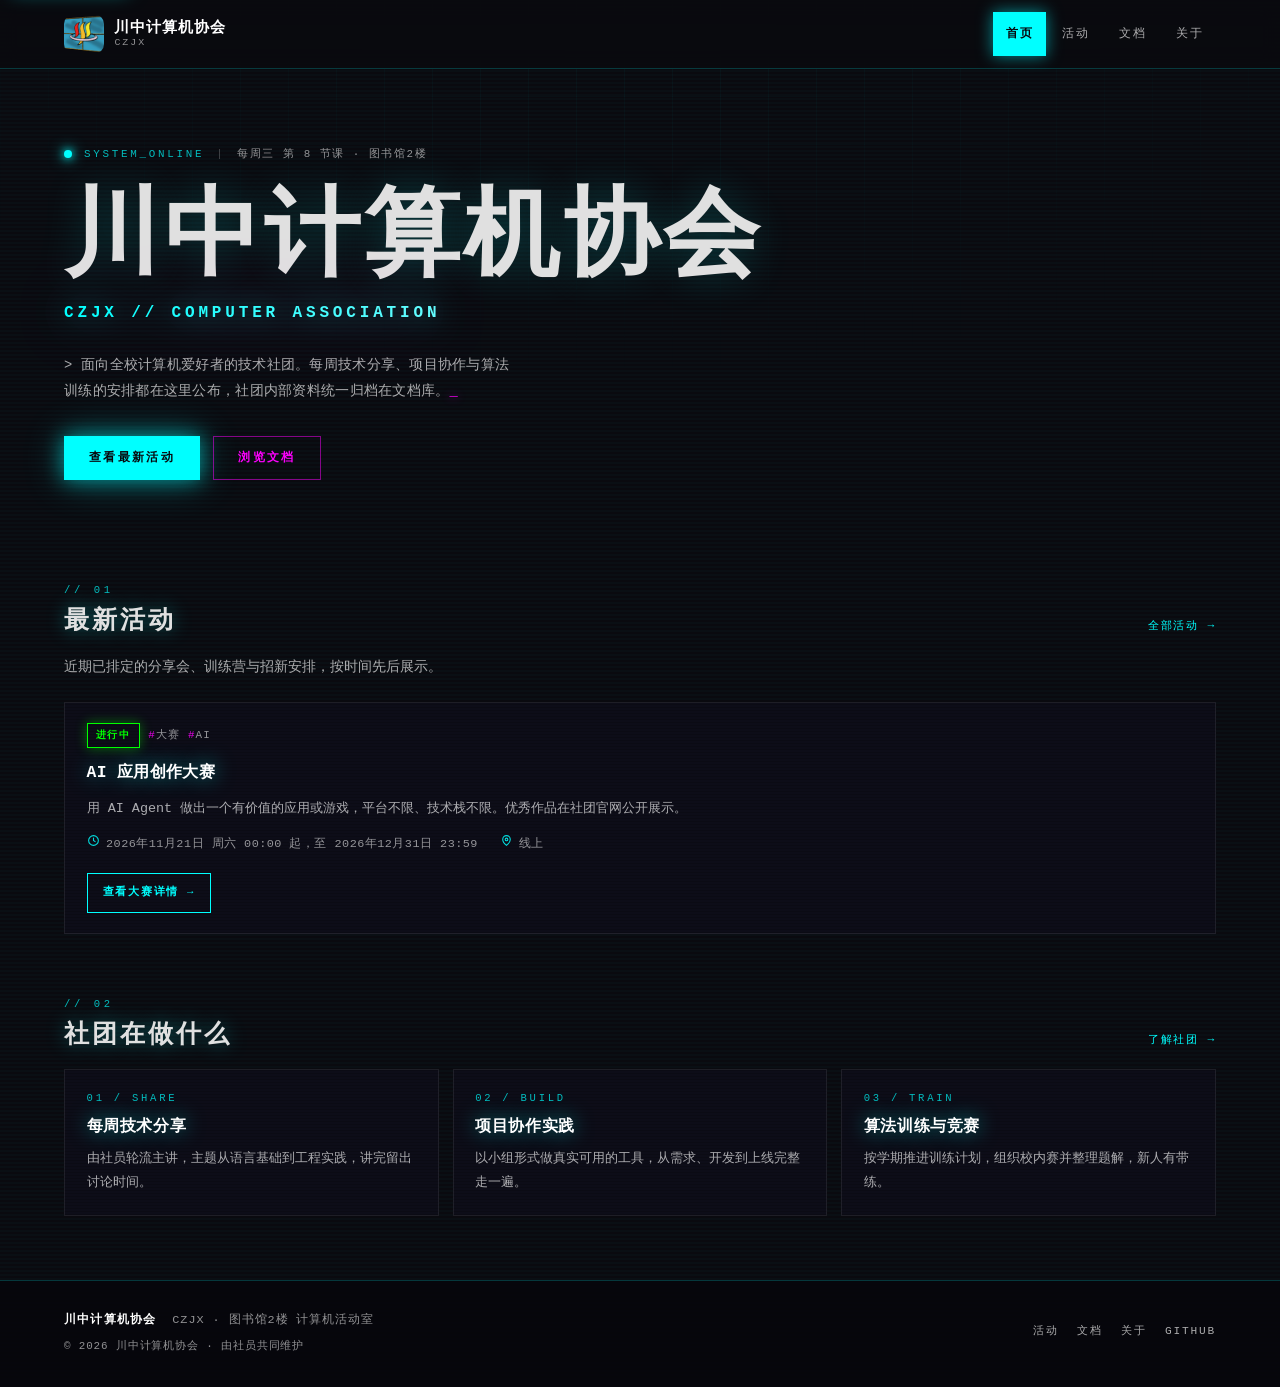
==== index.html @ 07a421b4 "chore: 站点标题统一为「川中计协」 - 首页标题改为「川中计协 · 官网」 - 其余页面标题中的「川中计算机协会」简写为「川中计协」 - 文档页动态标题同步；活动页顺带修掉 og/twitter" ====
<!DOCTYPE html>
<html lang="zh-CN" class="no-js">
<head>
<meta charset="utf-8">
<meta name="viewport" content="width=device-width, initial-scale=1">
<title>川中计协 · 官网</title>
<meta name="description" content="川中计算机协会官网：查看最新社团活动排期、查阅技术文档与内部资料、了解社团方向与加入方式。">
<meta name="theme-color" content="#0a0a0f">
<link rel="icon" href="assets/img/favicon.ico" sizes="any">
<link rel="icon" type="image/png" href="assets/img/logo-96.png">
<link rel="apple-touch-icon" href="assets/img/apple-touch-icon.png">
<link rel="stylesheet" href="assets/css/style.css">
<script>document.documentElement.classList.remove("no-js");</script>
</head>
<body>
<a class="skip-link" href="#main">跳到主要内容</a>

<header class="site-header">
  <div class="container header-inner">
    <a class="brand" href="index.html">
      <span class="brand__mark" aria-hidden="true"><img src="assets/img/logo-96.png" alt="" width="36" height="36"></span>
      <span class="brand__text">
        <span class="brand__name">川中计算机协会</span>
        <span class="brand__sub">CZJX</span>
      </span>
    </a>
    <nav class="nav" aria-label="主导航">
      <a href="index.html" aria-current="page">首页</a>
      <a href="activities.html">活动</a>
      <a href="docs.html">文档</a>
      <a href="about.html">关于</a>
    </nav>
  </div>
</header>

<main id="main" class="container" tabindex="-1">

  <section class="hero" aria-labelledby="hero-title">
    <p class="hero__status">
      <span class="dot" aria-hidden="true"></span>
      <span>SYSTEM_ONLINE</span>
      <span class="hero__sep" aria-hidden="true">|</span>
      <span class="hero__dim">每周三 第 8 节课 · 图书馆2楼</span>
    </p>
    <h1 class="hero__title" id="hero-title">川中计算机协会</h1>
    <p class="hero__sub">CZJX // COMPUTER ASSOCIATION</p>
    <p class="hero__lede">&gt; 面向全校计算机爱好者的技术社团。每周技术分享、项目协作与算法训练的安排都在这里公布，社团内部资料统一归档在文档库。<span class="cursor" aria-hidden="true">_</span></p>
    <div class="hero__actions">
      <a class="btn btn--primary" href="activities.html">查看最新活动</a>
      <a class="btn btn--ghost" href="docs.html">浏览文档</a>
    </div>
  </section>

  <section class="section" aria-labelledby="latest-title">
    <div class="section__head">
      <h2 class="section__title" id="latest-title">最新活动</h2>
      <a class="section__link" href="activities.html">全部活动 →</a>
    </div>
    <p class="lede">近期已排定的分享会、训练营与招新安排，按时间先后展示。</p>
    <div data-activity-feed data-limit="3" data-heading="h3" data-details="false" aria-busy="true">
      <div class="state state--loading" role="status">
        <p>正在载入活动排期…</p>
      </div>
      <noscript>
        <div class="state state--empty">
          <p>活动排期需要启用 JavaScript 才能载入。完整排期也可从社团群公告获取。</p>
        </div>
      </noscript>
    </div>
  </section>

  <section class="section" aria-labelledby="pillars-title">
    <div class="section__head">
      <h2 class="section__title" id="pillars-title">社团在做什么</h2>
      <a class="section__link" href="about.html">了解社团 →</a>
    </div>
    <div class="pillars">
      <article class="card pillar">
        <p class="pillar__index">01 / SHARE</p>
        <h3 class="pillar__title">每周技术分享</h3>
        <p class="pillar__text">由社员轮流主讲，主题从语言基础到工程实践，讲完留出讨论时间。</p>
      </article>
      <article class="card pillar">
        <p class="pillar__index">02 / BUILD</p>
        <h3 class="pillar__title">项目协作实践</h3>
        <p class="pillar__text">以小组形式做真实可用的工具，从需求、开发到上线完整走一遍。</p>
      </article>
      <article class="card pillar">
        <p class="pillar__index">03 / TRAIN</p>
        <h3 class="pillar__title">算法训练与竞赛</h3>
        <p class="pillar__text">按学期推进训练计划，组织校内赛并整理题解，新人有带练。</p>
      </article>
    </div>
  </section>

</main>

<footer class="site-footer">
  <div class="container footer-inner">
    <div>
      <div class="footer-brand">
        <strong>川中计算机协会</strong>
        <span>CZJX · 图书馆2楼 计算机活动室</span>
      </div>
      <p class="footer-note">© 2026 川中计算机协会 · 由社员共同维护</p>
    </div>
    <ul class="footer-links">
      <li><a href="activities.html">活动</a></li>
      <li><a href="docs.html">文档</a></li>
      <li><a href="about.html">关于</a></li>
      <li><a href="https://github.com/chuanzhong-jixie/CZJX-Website" target="_blank" rel="noopener noreferrer">GitHub</a></li>
    </ul>
  </div>
</footer>

<script src="assets/js/app.js" defer></script>
<script src="assets/js/activities.js" defer></script>
</body>
</html>
---- assets/css/style.css ----
/* ==========================================================================
   CZJX · 川中计算机协会
   主题：cyberpunk-neon（对齐 StyleKit 风格包 + showcase 参考）
   纯色霓虹 #00ffff / #ff00ff，面板内置扫描线，四角准星 HUD，等宽字体
   ========================================================================== */

:root {
  /* 底色 */
  --bg: #0a0a0f;
  --bg-panel: #0d0d18;
  --bg-deep: #07070c;

  /* 霓虹 */
  --cyan: #00ffff;
  --magenta: #ff00ff;
  --green: #00ff00;

  /* 文字 */
  --text: #e0e0e0;
  --text-strong: #ffffff;
  --dim: rgba(255, 255, 255, 0.66);
  --faint: rgba(255, 255, 255, 0.56);
  --cyan-dim: rgba(0, 255, 255, 0.72);

  /* 线 */
  --line: rgba(255, 255, 255, 0.08);
  --line-cyan: rgba(0, 255, 255, 0.2);
  --line-cyan-strong: rgba(0, 255, 255, 0.45);

  /* 发光 */
  --glow-sm: 0 0 10px rgba(0, 255, 255, 0.3);
  --glow-md: 0 0 20px rgba(0, 255, 255, 0.5);
  --glow-lg: 0 0 30px rgba(0, 255, 255, 0.7);

  /* 圆角：风格包上限 rounded-lg(8px)，showcase 走硬边，取 2px */
  --radius: 2px;

  --font: ui-monospace, "Cascadia Mono", "SFMono-Regular", Menlo, Consolas,
    "Liberation Mono", "PingFang SC", "Microsoft YaHei", monospace;

  --gutter: clamp(1rem, 4vw, 2rem);
  --header-h: 3.75rem;

  /* showcase 面板内扫描线 */
  --scanlines: repeating-linear-gradient(
    0deg,
    rgba(0, 0, 0, 0.18) 0 1px,
    transparent 1px 3px
  );
}

*,
*::before,
*::after {
  box-sizing: border-box;
}

html {
  -webkit-text-size-adjust: 100%;
  scroll-behavior: smooth;
  scroll-padding-top: calc(var(--header-h) + 1rem);
}

body {
  display: flex;
  flex-direction: column;
  min-height: 100vh;
  margin: 0;
  background-color: var(--bg);
  /* 风格包原配方：4px 周期青色扫描线 + scan-drift 漂移 */
  background-image: linear-gradient(
    transparent 50%,
    rgba(0, 255, 255, 0.02) 50%
  );
  background-size: 100% 4px;
  animation: scan-drift 6s linear infinite;
  color: var(--text);
  font-family: var(--font);
  font-size: 1rem;
  line-height: 1.7;
  -webkit-font-smoothing: antialiased;
}

@keyframes scan-drift {
  from {
    background-position: 0 0;
  }
  to {
    background-position: 0 100px;
  }
}

::selection {
  background: var(--cyan);
  color: var(--bg-deep);
}

/* 顶部网格光晕，只做氛围 */
body::before {
  content: "";
  position: fixed;
  inset: 0;
  z-index: -1;
  background-image: linear-gradient(rgba(0, 255, 255, 0.04) 1px, transparent 1px),
    linear-gradient(90deg, rgba(0, 255, 255, 0.04) 1px, transparent 1px);
  background-size: 48px 48px;
  -webkit-mask-image: radial-gradient(
    ellipse 85% 55% at 50% 0%,
    #000 0%,
    transparent 78%
  );
  mask-image: radial-gradient(
    ellipse 85% 55% at 50% 0%,
    #000 0%,
    transparent 78%
  );
  pointer-events: none;
}

h1,
h2,
h3 {
  text-shadow: 0 0 20px rgba(0, 255, 255, 0.5);
}

/* -------------------------------- 布局 ---------------------------------- */

.container {
  width: min(72rem, 100% - (var(--gutter) * 2));
  margin-inline: auto;
}

main {
  display: block;
  flex: 1 0 auto;
  padding-block: clamp(1.75rem, 5vw, 3rem) clamp(2.5rem, 7vw, 4rem);
  counter-reset: sec;
}

.skip-link {
  position: absolute;
  left: 0.75rem;
  top: 0.75rem;
  z-index: 70;
  transform: translateY(-150%);
  background: var(--bg-deep);
  border: 1px solid var(--cyan);
  color: var(--cyan);
  padding: 0.6rem 1rem;
  font-size: 0.78rem;
  letter-spacing: 0.14em;
  text-decoration: none;
  box-shadow: var(--glow-md);
}

.skip-link:focus {
  transform: translateY(0);
}

.sr-only {
  position: absolute;
  width: 1px;
  height: 1px;
  padding: 0;
  margin: -1px;
  overflow: hidden;
  clip: rect(0, 0, 0, 0);
  white-space: nowrap;
  border: 0;
}

/* -------------------------------- 页头 ---------------------------------- */

.site-header {
  position: sticky;
  top: 0;
  z-index: 40;
  background: rgba(10, 10, 15, 0.92);
  -webkit-backdrop-filter: blur(10px);
  backdrop-filter: blur(10px);
  border-bottom: 1px solid var(--line-cyan);
}

.header-inner {
  min-height: var(--header-h);
  display: flex;
  flex-wrap: wrap;
  align-items: center;
  justify-content: space-between;
  gap: 0.25rem 1rem;
  padding-block: 0.4rem;
}

.brand {
  display: inline-flex;
  align-items: center;
  gap: 0.65rem;
  min-height: 2.75rem;
  text-decoration: none;
  color: var(--text);
}

.brand__mark {
  display: grid;
  place-items: center;
  width: 2.5rem;
  height: 2.5rem;
  border-radius: 10px;
  overflow: hidden;
}

.brand__mark img {
  display: block;
  width: 100%;
  height: 100%;
  object-fit: contain;
}

.brand__text {
  display: flex;
  flex-direction: column;
  line-height: 1.2;
}

.brand__name {
  font-size: 0.94rem;
  font-weight: 700;
  letter-spacing: 0.06em;
  color: var(--text-strong);
}

.brand__sub {
  font-size: 0.62rem;
  letter-spacing: 0.2em;
  color: var(--faint);
  text-transform: uppercase;
}

.nav {
  display: flex;
  flex-wrap: wrap;
  align-items: center;
  gap: 0.25rem;
}

.nav a {
  display: inline-flex;
  align-items: center;
  min-height: 2.75rem;
  padding: 0 0.7rem;
  border: 1px solid transparent;
  color: var(--dim);
  font-size: 0.74rem;
  letter-spacing: 0.18em;
  text-transform: uppercase;
  text-decoration: none;
  transition: color 0.1s linear, border-color 0.1s linear,
    background-color 0.1s linear, box-shadow 0.1s linear;
}

.nav a:hover {
  color: var(--cyan);
  border-color: var(--line-cyan);
  background: rgba(0, 255, 255, 0.07);
}

.nav a[aria-current="page"] {
  background: var(--cyan);
  border-color: var(--cyan);
  color: var(--bg-deep);
  font-weight: 700;
  box-shadow: 0 0 16px rgba(0, 255, 255, 0.55);
  text-shadow: none;
}

/* -------------------------------- 焦点 ---------------------------------- */

:focus-visible {
  outline: 2px solid var(--cyan);
  outline-offset: 2px;
  box-shadow: 0 0 0 4px rgba(0, 255, 255, 0.16), var(--glow-sm);
}

/* -------------------------------- 主视觉 -------------------------------- */

/* 主视觉不套面板：showcase 的 hero 是开放式区块，四角准星只属于 HUD 指标块 */
.hero {
  position: relative;
  padding: clamp(0.75rem, 2.5vw, 1.75rem) 0 clamp(1.5rem, 4vw, 2.5rem);
}

.hero__status {
  display: flex;
  flex-wrap: wrap;
  align-items: center;
  gap: 0.5rem 0.75rem;
  margin: 0 0 1.75rem;
  font-size: 0.68rem;
  letter-spacing: 0.25em;
  text-transform: uppercase;
  color: var(--cyan-dim);
}

.hero__sep {
  color: rgba(255, 255, 255, 0.24);
}

.hero__dim {
  color: var(--faint);
  letter-spacing: 0.14em;
  text-transform: none;
}

.dot {
  display: inline-block;
  width: 8px;
  height: 8px;
  border-radius: 50%;
  background: var(--cyan);
  box-shadow: 0 0 8px var(--cyan), 0 0 16px var(--cyan);
  animation: neon-pulse 2s ease-in-out infinite;
}

@keyframes neon-pulse {
  0%,
  100% {
    opacity: 1;
  }
  50% {
    opacity: 0.7;
  }
}

.hero__title {
  margin: 0;
  font-size: clamp(2rem, 8.6vw, 6rem);
  font-weight: 900;
  line-height: 1.04;
  letter-spacing: 0.04em;
  color: var(--text);
  text-shadow: 0 0 40px rgba(0, 255, 255, 0.2);
}

/* 风格包里保留的渐变文字：青 → 品红，透明填充必须靠 drop-shadow 补发光 */
.hero__sub {
  margin: 0.55rem 0 0;
  font-size: clamp(0.7rem, 2.1vw, 1rem);
  font-weight: 900;
  letter-spacing: 0.24em;
  text-transform: uppercase;
  background-image: linear-gradient(90deg, #00ffff 0%, #8bfbff 45%, #ff00ff 100%);
  -webkit-background-clip: text;
  background-clip: text;
  color: transparent;
  -webkit-text-fill-color: transparent;
  filter: drop-shadow(0 0 14px rgba(0, 255, 255, 0.55))
    drop-shadow(0 0 34px rgba(255, 0, 255, 0.35));
}

.hero__lede {
  margin: 1.6rem 0 0;
  max-width: 54ch;
  font-size: 0.86rem;
  line-height: 1.9;
  letter-spacing: 0.02em;
  color: var(--dim);
}

.cursor {
  color: var(--magenta);
  text-shadow: 0 0 10px var(--magenta);
  animation: cursor-blink 1.05s steps(1) infinite;
}

@keyframes cursor-blink {
  0%,
  49% {
    opacity: 1;
  }
  50%,
  100% {
    opacity: 0;
  }
}

.hero__actions {
  display: flex;
  flex-wrap: wrap;
  gap: 0.85rem;
  margin-top: 1.9rem;
}

/* -------------------------------- 按钮 ---------------------------------- */

.btn {
  display: inline-flex;
  align-items: center;
  justify-content: center;
  gap: 0.5rem;
  min-height: 2.75rem;
  padding: 0.7rem 1.5rem;
  border: 1px solid var(--cyan);
  background: transparent;
  color: var(--cyan);
  font-family: var(--font);
  font-size: 0.72rem;
  font-weight: 700;
  letter-spacing: 0.2em;
  text-transform: uppercase;
  text-decoration: none;
  cursor: pointer;
  transition: box-shadow 0.1s linear, background-color 0.1s linear,
    color 0.1s linear, border-color 0.1s linear, transform 0.1s linear;
}

.btn:hover,
.btn:focus-visible {
  box-shadow: 0 0 30px rgba(0, 255, 255, 0.7);
  background: rgba(0, 255, 255, 0.12);
  color: #d6ffff;
}

/* showcase 的按压错位 */
.btn:active {
  transform: translate(2px, -1px);
}

.btn--primary {
  background: var(--cyan);
  border-color: var(--cyan);
  color: var(--bg-deep);
  box-shadow: 0 0 20px rgba(0, 255, 255, 0.5), 0 0 40px rgba(0, 255, 255, 0.3);
}

.btn--primary:hover,
.btn--primary:focus-visible {
  background: #7cffff;
  border-color: #7cffff;
  color: var(--bg-deep);
  box-shadow: 0 0 30px rgba(0, 255, 255, 0.75), 0 0 60px rgba(0, 255, 255, 0.45);
}

.btn--ghost {
  border-color: rgba(255, 0, 255, 0.5);
  color: var(--magenta);
}

.btn--ghost:hover,
.btn--ghost:focus-visible {
  border-color: var(--magenta);
  background: rgba(255, 0, 255, 0.09);
  color: #ff9dff;
  box-shadow: 0 0 20px rgba(255, 0, 255, 0.35);
}

.btn--sm {
  min-height: 2.5rem;
  padding: 0.45rem 0.95rem;
  font-size: 0.66rem;
  letter-spacing: 0.16em;
}

/* -------------------------------- 区块 ---------------------------------- */

.section {
  counter-increment: sec;
  margin-top: clamp(2.5rem, 6vw, 4rem);
}

.section__head {
  display: flex;
  flex-wrap: wrap;
  align-items: flex-end;
  justify-content: space-between;
  gap: 0.5rem 1rem;
  margin-bottom: 1.1rem;
}

.section__title {
  margin: 0;
  font-size: clamp(1.15rem, 2.8vw, 1.55rem);
  font-weight: 900;
  line-height: 1.3;
  letter-spacing: 0.12em;
  color: var(--text);
  text-shadow: 0 0 20px rgba(0, 255, 255, 0.35);
}

/* 区块编号：// 01 */
.section__title::before {
  display: block;
  margin-bottom: 0.5rem;
  content: "// " counter(sec, decimal-leading-zero);
  font-size: 0.66rem;
  font-weight: 400;
  letter-spacing: 0.34em;
  color: var(--cyan-dim);
  text-shadow: none;
}

.section__link {
  display: inline-flex;
  align-items: center;
  min-height: 1.75rem;
  padding-block: 0.2rem;
  margin-block: -0.2rem;
  font-size: 0.7rem;
  letter-spacing: 0.16em;
  text-transform: uppercase;
  color: var(--cyan);
  text-decoration: none;
  border-bottom: 1px solid transparent;
  transition: border-color 0.1s linear, text-shadow 0.1s linear;
}

.section__link:hover,
.section__link:focus-visible {
  border-bottom-color: var(--cyan);
  text-shadow: 0 0 10px currentColor;
}

.lede {
  margin: 0 0 1.35rem;
  max-width: 62ch;
  font-size: 0.86rem;
  line-height: 1.85;
  color: var(--dim);
}

.stamp {
  margin: 0;
  min-height: 1.15rem;
  font-size: 0.7rem;
  letter-spacing: 0.12em;
  color: var(--faint);
}

/* 未启用 JS 时不显示永远停在 loading 的占位 */
.no-js .state--loading {
  display: none;
}

/* -------------------------------- 面板 ---------------------------------- */

.card {
  position: relative;
  display: block;
  padding: 1.25rem 1.35rem;
  border: 1px solid var(--line);
  background-color: var(--bg-panel);
  background-image: var(--scanlines);
  color: inherit;
  text-decoration: none;
  transition: border-color 0.15s linear, box-shadow 0.15s linear;
}

.card:hover,
.card:focus-visible,
.card:focus-within {
  border-color: var(--line-cyan-strong);
  background-image: linear-gradient(
      135deg,
      rgba(0, 255, 255, 0.07),
      transparent 60%
    ),
    var(--scanlines);
  box-shadow: 0 0 25px rgba(0, 255, 255, 0.35);
}

/* 活动卡 */
.activity-list {
  display: grid;
  gap: 0.85rem;
  margin: 0;
  padding: 0;
  list-style: none;
}

.activity {
  display: grid;
  gap: 0.8rem;
}

.activity__top {
  display: flex;
  flex-wrap: wrap;
  align-items: center;
  gap: 0.5rem;
}

.activity__title {
  margin: 0;
  font-size: 1.02rem;
  font-weight: 700;
  line-height: 1.45;
  letter-spacing: 0.02em;
  color: var(--text-strong);
}

.activity__summary {
  margin: 0;
  font-size: 0.84rem;
  line-height: 1.8;
  color: var(--dim);
}

.activity__meta {
  display: flex;
  flex-wrap: wrap;
  gap: 0.4rem 1.35rem;
  margin: 0;
  padding: 0;
  list-style: none;
  font-size: 0.74rem;
  letter-spacing: 0.04em;
  color: var(--faint);
}

.activity__meta li {
  display: inline-flex;
  align-items: center;
  gap: 0.4rem;
}

.activity__meta svg {
  flex: none;
  color: var(--cyan);
  opacity: 0.85;
}

.activity__details {
  display: grid;
  gap: 0.3rem;
  margin: 0;
  padding-top: 0.8rem;
  border-top: 1px dashed rgba(0, 255, 255, 0.16);
  list-style: none;
  font-size: 0.8rem;
  line-height: 1.7;
  color: var(--dim);
}

.activity__details li {
  position: relative;
  padding-left: 1rem;
}

.activity__details li::before {
  content: "";
  position: absolute;
  left: 0;
  top: 0.62em;
  width: 4px;
  height: 4px;
  background: var(--cyan);
  box-shadow: 0 0 8px rgba(0, 255, 255, 0.9);
}

/* 活动详情入口：卡片是 grid，按钮不撑满整行 */
.activity__cta {
  justify-self: start;
  margin-top: 0.35rem;
}

/* 已结束：去强调，不再是可执行的下一步 */
.activity--ended .activity__title {
  color: rgba(255, 255, 255, 0.64);
}

.activity--ended .activity__summary,
.activity--ended .activity__details {
  color: var(--faint);
}

.activity--ended .activity__details li::before {
  background: rgba(255, 255, 255, 0.35);
  box-shadow: none;
}

/* -------------------------------- 徽章 ---------------------------------- */

.badge {
  display: inline-flex;
  align-items: center;
  gap: 0.35rem;
  padding: 0.1rem 0.5rem;
  border: 1px solid currentColor;
  font-size: 0.64rem;
  font-weight: 700;
  letter-spacing: 0.18em;
  line-height: 1.9;
  text-transform: uppercase;
  white-space: nowrap;
}

.badge--upcoming {
  color: var(--cyan);
  box-shadow: 0 0 12px rgba(0, 255, 255, 0.35);
}

.badge--ongoing {
  color: var(--green);
  box-shadow: 0 0 12px rgba(0, 255, 0, 0.4);
}

.badge--ended {
  color: rgba(255, 255, 255, 0.56);
  border-color: rgba(255, 255, 255, 0.28);
}

.tag {
  font-size: 0.68rem;
  letter-spacing: 0.1em;
  color: var(--faint);
}

.tag::before {
  content: "#";
  color: var(--magenta);
  opacity: 0.9;
}

/* -------------------------------- 三栏概览 ------------------------------ */

.pillars {
  display: grid;
  grid-template-columns: 1fr;
  gap: 0.85rem;
}

.pillar {
  display: grid;
  gap: 0.4rem;
  align-content: start;
}

.pillar__index {
  margin: 0;
  font-size: 0.66rem;
  letter-spacing: 0.26em;
  color: var(--cyan-dim);
}

.pillar__title {
  margin: 0;
  font-size: 0.98rem;
  font-weight: 700;
  letter-spacing: 0.04em;
  color: var(--text-strong);
}

.pillar__text {
  margin: 0;
  font-size: 0.82rem;
  line-height: 1.8;
  color: var(--dim);
}

/* -------------------------------- 文档库 -------------------------------- */

.doc-groups {
  display: grid;
  gap: 2rem;
}

.doc-group__head {
  display: flex;
  flex-wrap: wrap;
  align-items: baseline;
  gap: 0.75rem;
  margin-bottom: 0.85rem;
  padding-bottom: 0.6rem;
  border-bottom: 1px solid var(--line-cyan);
}

.doc-group__title {
  margin: 0;
  font-size: 0.92rem;
  font-weight: 900;
  letter-spacing: 0.14em;
  color: var(--text);
  text-shadow: 0 0 20px rgba(0, 255, 255, 0.3);
}

.doc-group__count {
  font-size: 0.68rem;
  letter-spacing: 0.12em;
  color: var(--faint);
}

.doc-list {
  display: grid;
  gap: 0.6rem;
  margin: 0;
  padding: 0;
  list-style: none;
}

.doc-item {
  display: grid;
  grid-template-columns: 1fr;
  align-items: center;
  gap: 0.5rem 1rem;
}

.doc-item__main {
  display: grid;
  gap: 0.2rem;
  min-width: 0;
}

.doc-item__title {
  margin: 0;
  font-size: 0.94rem;
  font-weight: 700;
  letter-spacing: 0.02em;
  color: var(--text-strong);
}

.doc-item__summary {
  font-size: 0.8rem;
  line-height: 1.7;
  color: var(--dim);
}

.doc-item__side {
  display: flex;
  align-items: center;
  justify-content: space-between;
  gap: 1rem;
  font-size: 0.7rem;
  letter-spacing: 0.08em;
  color: var(--faint);
}

.doc-item__go {
  color: var(--cyan);
  white-space: nowrap;
  letter-spacing: 0.16em;
  text-transform: uppercase;
}

.doc-item--pending {
  border-style: dashed;
  border-color: rgba(255, 255, 255, 0.14);
  background-color: rgba(13, 13, 24, 0.55);
}

.doc-item--pending .doc-item__title {
  color: rgba(255, 255, 255, 0.62);
}

.doc-item--pending .doc-item__go {
  color: var(--faint);
}

/* -------------------------------- 状态区 -------------------------------- */

.state {
  display: grid;
  justify-items: start;
  gap: 0.7rem;
  padding: 1.35rem 1.25rem;
  border: 1px dashed var(--line-cyan);
  background-color: rgba(13, 13, 24, 0.7);
  background-image: var(--scanlines);
  font-size: 0.84rem;
  color: var(--dim);
}

.state p {
  margin: 0;
}

.state--loading {
  border-style: solid;
}

.state--loading::before {
  content: "";
  width: 100%;
  height: 2px;
  background: linear-gradient(
    90deg,
    transparent,
    rgba(0, 255, 255, 0.9),
    transparent
  );
  background-size: 45% 100%;
  background-repeat: no-repeat;
  animation: loading-sweep 1.5s ease-in-out infinite;
  box-shadow: 0 0 12px rgba(0, 255, 255, 0.6);
}

@keyframes loading-sweep {
  0% {
    background-position: -50% 0;
  }
  100% {
    background-position: 150% 0;
  }
}

.state--empty {
  border-color: rgba(255, 255, 255, 0.16);
  color: var(--faint);
}

.state--error {
  border-style: solid;
  border-color: rgba(255, 102, 102, 0.7);
  background-color: rgba(48, 8, 14, 0.35);
  color: #ffd9d9;
  box-shadow: 0 0 20px rgba(255, 60, 60, 0.22);
}

.state--error .state__title {
  font-size: 0.72rem;
  font-weight: 700;
  letter-spacing: 0.2em;
  text-transform: uppercase;
  color: #ff8080;
  text-shadow: 0 0 10px rgba(255, 80, 80, 0.7);
}

.state__detail {
  font-size: 0.74rem;
  color: rgba(255, 217, 217, 0.78);
  word-break: break-word;
}

/* -------------------------------- 页面标题 ------------------------------ */

.page-head {
  margin-bottom: 1.5rem;
}

.eyebrow {
  margin: 0 0 0.6rem;
  font-size: 0.66rem;
  letter-spacing: 0.34em;
  text-transform: uppercase;
  color: var(--cyan-dim);
}

.page-title {
  margin: 0.2rem 0 0;
  font-size: clamp(1.7rem, 4.6vw, 2.7rem);
  font-weight: 900;
  line-height: 1.16;
  letter-spacing: 0.05em;
  color: var(--text);
  text-shadow: 0 0 40px rgba(0, 255, 255, 0.22);
}

.page-title::after {
  content: "";
  display: block;
  width: 3.5rem;
  height: 2px;
  margin-top: 0.9rem;
  background: var(--cyan);
  box-shadow: 0 0 14px rgba(0, 255, 255, 0.8);
}

.page-head .lede {
  margin-top: 1.15rem;
}

.page-meta {
  display: flex;
  flex-wrap: wrap;
  gap: 0.4rem 1.25rem;
  margin: 1rem 0 0;
  padding: 0;
  list-style: none;
  font-size: 0.72rem;
  letter-spacing: 0.06em;
  color: var(--faint);
}

.crumbs {
  display: flex;
  flex-wrap: wrap;
  align-items: center;
  gap: 0.45rem;
  margin: 0 0 1.1rem;
  padding: 0;
  list-style: none;
  font-size: 0.7rem;
  letter-spacing: 0.08em;
  color: var(--faint);
}

.crumbs li {
  display: inline-flex;
  align-items: center;
  gap: 0.45rem;
}

.crumbs a {
  display: inline-flex;
  align-items: center;
  min-height: 1.75rem;
  padding-block: 0.2rem;
  margin-block: -0.2rem;
  color: var(--cyan);
  text-decoration: none;
  border-bottom: 1px solid transparent;
}

.crumbs a:hover,
.crumbs a:focus-visible {
  border-bottom-color: var(--cyan);
}

.crumbs li + li::before {
  content: "/";
  color: rgba(0, 255, 255, 0.4);
}

.doc-shell {
  padding: clamp(1.25rem, 3.5vw, 2.4rem);
  border: 1px solid var(--line-cyan);
  background-color: var(--bg-panel);
  background-image: var(--scanlines);
  box-shadow: inset 0 0 80px rgba(0, 255, 255, 0.04);
}

/* -------------------------------- 正文排版 ------------------------------ */

.prose {
  max-width: 46rem;
  font-size: 0.92rem;
  line-height: 1.9;
  color: var(--text);
}

.prose > * + * {
  margin-top: 1rem;
}

.prose h2,
.prose h3 {
  margin-top: 2rem;
  line-height: 1.4;
  color: var(--text-strong);
  text-shadow: 0 0 20px rgba(0, 255, 255, 0.45);
}

.prose h2 {
  font-size: 1.18rem;
  letter-spacing: 0.06em;
  padding-bottom: 0.5rem;
  border-bottom: 1px solid var(--line-cyan);
}

.prose h3 {
  font-size: 1rem;
  letter-spacing: 0.04em;
}

.prose h2::before,
.prose h3::before {
  content: "// ";
  color: var(--cyan);
  opacity: 0.85;
}

.prose p,
.prose li {
  color: var(--text);
}

.prose ul,
.prose ol {
  display: grid;
  gap: 0.35rem;
  padding-left: 1.3rem;
}

.prose li::marker {
  color: var(--cyan);
}

.prose a {
  color: var(--cyan);
  text-decoration-color: rgba(0, 255, 255, 0.5);
  text-underline-offset: 3px;
}

.prose a:hover,
.prose a:focus-visible {
  text-decoration-color: var(--cyan);
  text-shadow: 0 0 10px rgba(0, 255, 255, 0.6);
}

.prose strong {
  color: var(--text-strong);
  font-weight: 700;
}

.prose code {
  padding: 0.08rem 0.32rem;
  border: 1px solid rgba(0, 255, 255, 0.24);
  background: rgba(0, 255, 255, 0.09);
  color: #a8ffff;
  font-size: 0.88em;
}

.prose pre {
  overflow-x: auto;
  padding: 0.95rem 1.05rem;
  border: 1px solid rgba(0, 255, 255, 0.18);
  background-color: var(--bg-deep);
  background-image: var(--scanlines);
  font-size: 0.82rem;
  line-height: 1.7;
  tab-size: 2;
}

.prose pre code {
  padding: 0;
  border: 0;
  background: none;
  color: #c6e8f2;
  font-size: 1em;
}

.prose img {
  display: block;
  max-width: 100%;
  height: auto;
  margin-top: 1rem;
  border: 1px solid var(--line-cyan);
  background: var(--bg-deep);
}

/* 图片外包一层按钮，键盘也能打开大图 */
.prose-figure {
  display: block;
  width: fit-content;
  max-width: 100%;
  padding: 0;
  border: 0;
  background: none;
  cursor: zoom-in;
}

.prose-figure img {
  margin-top: 0;
}

body.is-locked {
  overflow: hidden;
}

.lightbox {
  position: fixed;
  inset: 0;
  z-index: 80;
  background: rgba(5, 5, 10, 0.94);
  -webkit-backdrop-filter: blur(4px);
  backdrop-filter: blur(4px);
}

.lightbox[hidden] {
  display: none;
}

/* 舞台负责裁切与居中，图片的缩放平移全交给 transform */
.lightbox__stage {
  position: absolute;
  inset: 0;
  display: grid;
  place-items: center;
  overflow: hidden;
  touch-action: none;
  cursor: zoom-out;
}

.lightbox__stage.is-zoomed {
  cursor: grab;
}

.lightbox__stage.is-zoomed:active {
  cursor: grabbing;
}

.lightbox__img {
  max-width: 100%;
  max-height: 100%;
  border: 1px solid var(--line-cyan-strong);
  background: var(--bg-deep);
  box-shadow: 0 0 40px rgba(0, 255, 255, 0.22);
  transform-origin: center center;
  user-select: none;
  -webkit-user-drag: none;
  will-change: transform;
}

.lightbox__btn {
  display: grid;
  place-items: center;
  width: 2.75rem;
  height: 2.75rem;
  border: 1px solid var(--cyan);
  background: rgba(10, 10, 15, 0.9);
  color: var(--cyan);
  cursor: pointer;
  box-shadow: var(--glow-sm);
}

.lightbox__btn svg {
  width: 1.25rem;
  height: 1.25rem;
}

.lightbox__btn:hover:not(:disabled),
.lightbox__btn:focus-visible {
  background: rgba(0, 255, 255, 0.12);
  box-shadow: var(--glow-lg);
}

.lightbox__btn:disabled {
  opacity: 0.35;
  cursor: not-allowed;
  box-shadow: none;
}

.lightbox__close {
  position: absolute;
  top: clamp(0.75rem, 2vw, 1.5rem);
  right: clamp(0.75rem, 2vw, 1.5rem);
}

.lightbox__zoom {
  position: absolute;
  bottom: clamp(0.75rem, 2vw, 1.5rem);
  left: 50%;
  transform: translateX(-50%);
  display: flex;
  gap: 0.5rem;
}

/* -------------------------------- 关于页 -------------------------------- */

.about-grid {
  display: grid;
  grid-template-columns: 1fr;
  gap: 1rem;
}

.panel {
  padding: clamp(1.25rem, 3.2vw, 1.9rem);
  border: 1px solid var(--line);
  background-color: var(--bg-panel);
  background-image: var(--scanlines);
}

.panel__title {
  margin: 0 0 0.9rem;
  font-size: 0.9rem;
  font-weight: 900;
  letter-spacing: 0.12em;
  color: var(--text);
  text-shadow: 0 0 20px rgba(0, 255, 255, 0.3);
}

.panel__title::before {
  content: "// ";
  color: var(--cyan);
  font-weight: 400;
}

.plain-list {
  display: grid;
  gap: 0.8rem;
  margin: 0;
  padding: 0;
  list-style: none;
}

.plain-list li {
  display: grid;
  gap: 0.15rem;
  padding-bottom: 0.8rem;
  border-bottom: 1px dashed rgba(255, 255, 255, 0.1);
}

.plain-list li:last-child {
  padding-bottom: 0;
  border-bottom: 0;
}

.plain-list b {
  color: var(--text-strong);
  font-weight: 700;
  letter-spacing: 0.04em;
}

.plain-list span {
  color: var(--dim);
  font-size: 0.82rem;
  line-height: 1.8;
}

.panel__note {
  margin: 0;
  color: var(--dim);
  font-size: 0.98rem;
  line-height: 1.9;
}

.contact-list {
  display: grid;
  gap: 0.6rem;
  margin: 0;
  padding: 0;
  list-style: none;
  font-size: 0.8rem;
}

.contact-list li {
  display: flex;
  flex-wrap: wrap;
  align-items: baseline;
  gap: 0.4rem 0.9rem;
}

.contact-list .label {
  min-width: 4.5rem;
  font-size: 0.68rem;
  letter-spacing: 0.18em;
  text-transform: uppercase;
  color: var(--faint);
}

.contact-list .value {
  color: var(--cyan);
  text-decoration: none;
  word-break: break-word;
}

a.value:hover,
a.value:focus-visible {
  text-shadow: 0 0 10px currentColor;
}

/* -------------------------------- 页脚 ---------------------------------- */

.site-footer {
  position: relative;
  z-index: 2;
  padding-block: 1.8rem 2rem;
  border-top: 1px solid var(--line-cyan);
  background: rgba(7, 7, 12, 0.94);
}

.footer-inner {
  display: grid;
  gap: 1.1rem;
}

.footer-brand {
  display: flex;
  flex-wrap: wrap;
  align-items: center;
  gap: 0.5rem 1rem;
  margin-bottom: 0.45rem;
  font-size: 0.74rem;
  letter-spacing: 0.08em;
  color: var(--faint);
}

.footer-brand strong {
  color: var(--text-strong);
  font-weight: 700;
  letter-spacing: 0.1em;
}

.footer-links {
  display: flex;
  flex-wrap: wrap;
  gap: 0.25rem 1.15rem;
  margin: 0;
  padding: 0;
  list-style: none;
  font-size: 0.7rem;
  letter-spacing: 0.16em;
  text-transform: uppercase;
}

.footer-links a {
  display: inline-flex;
  align-items: center;
  min-height: 1.75rem;
  padding-block: 0.2rem;
  margin-block: -0.2rem;
  color: var(--dim);
  text-decoration: none;
  border-bottom: 1px solid transparent;
}

.footer-links a:hover,
.footer-links a:focus-visible {
  color: var(--cyan);
  border-bottom-color: var(--cyan);
}

.footer-note {
  margin: 0;
  font-size: 0.68rem;
  letter-spacing: 0.08em;
  color: var(--faint);
}

/* -------------------------------- 404 ----------------------------------- */

.notfound {
  display: grid;
  justify-items: start;
  gap: 0.9rem;
  padding-block: clamp(1.5rem, 6vw, 3rem);
}

.notfound__code {
  margin: 0;
  font-size: clamp(3rem, 13vw, 6rem);
  font-weight: 900;
  line-height: 1;
  letter-spacing: 0.06em;
  color: var(--cyan);
  text-shadow: 0 0 20px var(--cyan), 0 0 60px rgba(0, 255, 255, 0.55);
  animation: neon-pulse 2.4s ease-in-out infinite;
}

/* -------------------------------- 响应式 -------------------------------- */

@media (max-width: 44rem) {
  .header-inner {
    justify-content: flex-start;
    gap: 0.15rem;
  }

  .nav {
    flex: 1 1 100%;
    gap: 0.1rem;
  }

  .nav a {
    padding: 0 0.45rem;
    font-size: 0.66rem;
    letter-spacing: 0.1em;
  }

  .hero__title {
    letter-spacing: 0.02em;
  }
}

@media (min-width: 44.06rem) {
  .pillars {
    grid-template-columns: repeat(3, minmax(0, 1fr));
  }

  .doc-item {
    grid-template-columns: minmax(0, 1fr) auto;
  }

  .doc-item__side {
    flex-direction: column;
    align-items: flex-end;
    gap: 0.1rem;
  }

  .about-grid {
    grid-template-columns: minmax(0, 1.25fr) minmax(0, 1fr);
  }

  .footer-inner {
    grid-template-columns: 1fr auto;
    align-items: center;
  }
}

@media (min-width: 62rem) {
  :root {
    --header-h: 4.25rem;
  }
}

/* -------------------------------- 减少动态 ------------------------------ */

@media (prefers-reduced-motion: reduce) {
  html {
    scroll-behavior: auto;
  }

  *,
  *::before,
  *::after {
    animation-duration: 0.01ms !important;
    animation-iteration-count: 1 !important;
    transition-duration: 0.01ms !important;
  }

  /* 扫描线漂移、脉冲数字、光标闪烁、加载条全部停住 */
  body {
    animation: none !important;
  }

  .notfound__code,
  .dot {
    animation: none !important;
  }

  .cursor {
    animation: none !important;
    opacity: 1;
  }

  .state--loading::before {
    background-position: 50% 0;
    animation: none;
  }

  .btn:active {
    transform: none;
  }
}

/* -------------------------------- 打印 ---------------------------------- */

@media print {
  .site-header,
  .site-footer,
  .skip-link {
    display: none;
  }

  body {
    background: #fff;
    animation: none;
  }

  /* 深色主题的浅色文字在纸上等于隐形，打印时统一压成实色 */
  body * {
    color: #111 !important;
    background: transparent !important;
    background-image: none !important;
    box-shadow: none !important;
    text-shadow: none !important;
  }
}
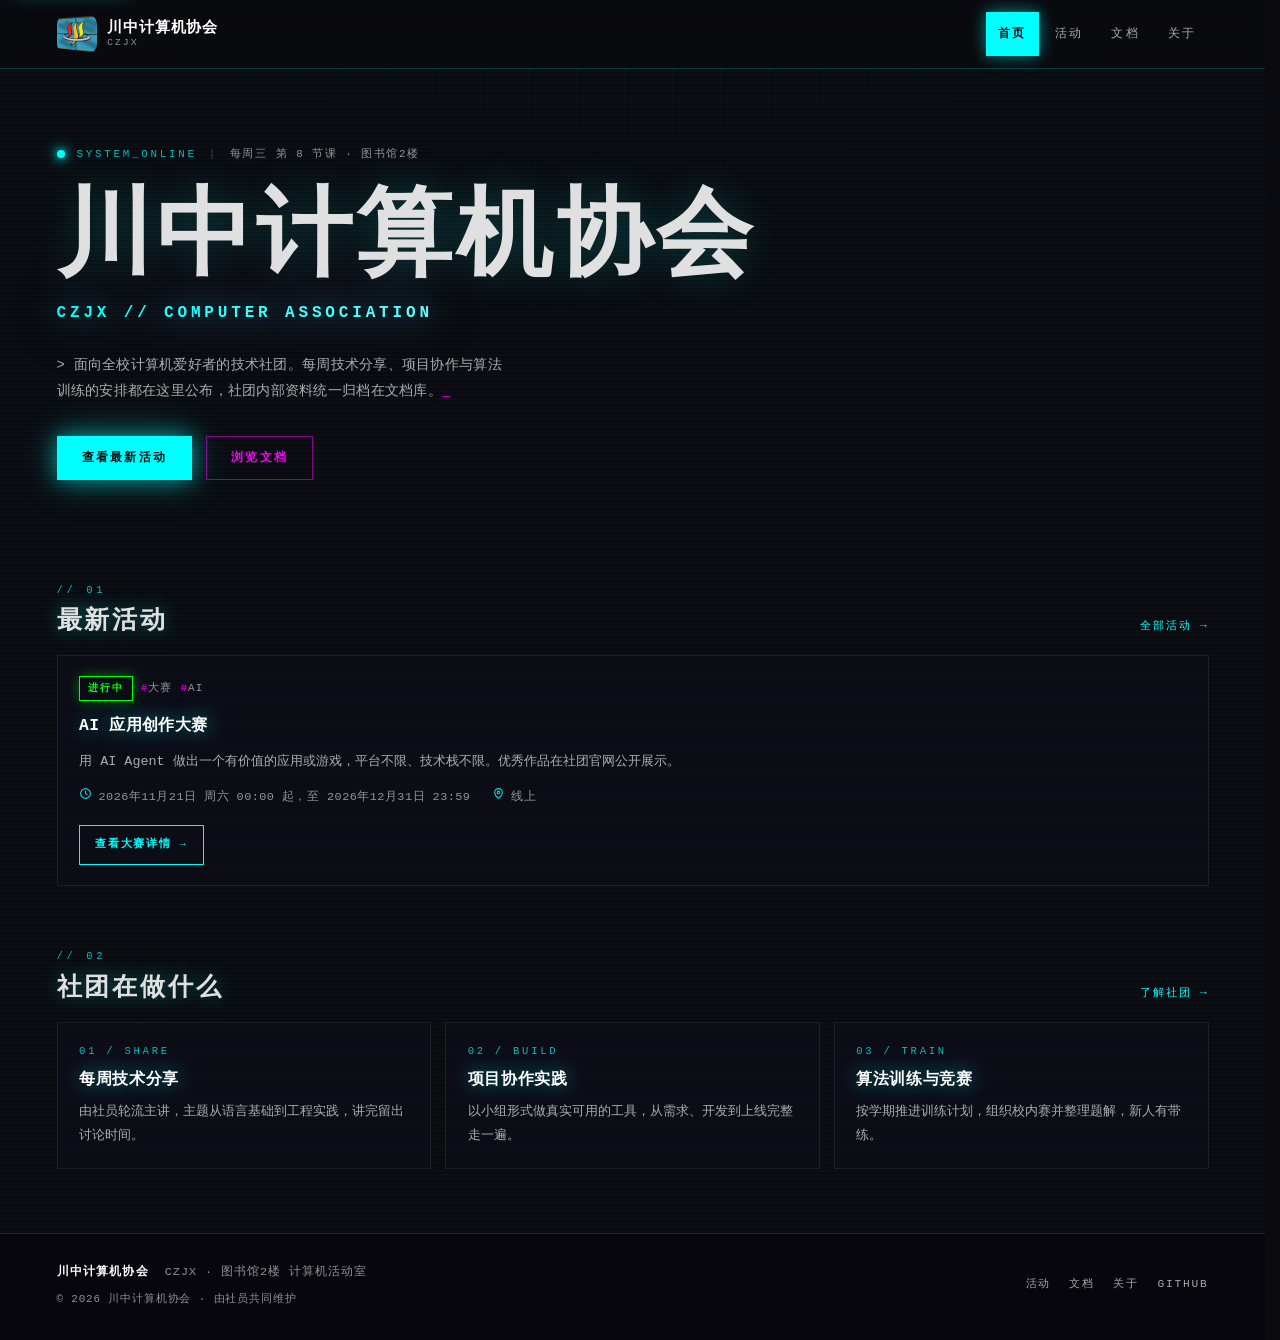
==== commit a6b775cf: "fix: 消除切页时页头横向位移；删除首页活动区块的说明文字 位移根因不是字重或高亮宽度，而是滚动条占位：长页面（首页、关于）有垂直滚动条，可用宽度 1920-14=1906，居中容器左移 7px；活" ====
--- a/index.html
+++ b/index.html
@@ -5,6 +5,20 @@
 <meta name="viewport" content="width=device-width, initial-scale=1">
 <title>川中计协 · 官网</title>
 <meta name="description" content="川中计算机协会官网：查看最新社团活动排期、查阅技术文档与内部资料、了解社团方向与加入方式。">
+<meta property="og:type" content="website">
+<meta property="og:site_name" content="川中计协">
+<meta property="og:locale" content="zh_CN">
+<meta property="og:title" content="川中计协 · 官网">
+<meta property="og:description" content="川中计算机协会官网：查看最新社团活动排期、查阅技术文档与内部资料、了解社团方向与加入方式。">
+<meta property="og:url" content="https://czjx0.pages.dev/">
+<meta property="og:image" content="https://czjx0.pages.dev/assets/img/og-default.png">
+<meta property="og:image:width" content="1200">
+<meta property="og:image:height" content="630">
+<meta property="og:image:alt" content="川中计协 · 官网">
+<meta name="twitter:card" content="summary_large_image">
+<meta name="twitter:title" content="川中计协 · 官网">
+<meta name="twitter:description" content="川中计算机协会官网：查看最新社团活动排期、查阅技术文档与内部资料、了解社团方向与加入方式。">
+<meta name="twitter:image" content="https://czjx0.pages.dev/assets/img/og-default.png">
 <meta name="theme-color" content="#0a0a0f">
 <link rel="icon" href="assets/img/favicon.ico" sizes="any">
 <link rel="icon" type="image/png" href="assets/img/logo-96.png">
@@ -56,7 +70,6 @@
       <h2 class="section__title" id="latest-title">最新活动</h2>
       <a class="section__link" href="activities.html">全部活动 →</a>
     </div>
-    <p class="lede">近期已排定的分享会、训练营与招新安排，按时间先后展示。</p>
     <div data-activity-feed data-limit="3" data-heading="h3" data-details="false" aria-busy="true">
       <div class="state state--loading" role="status">
         <p>正在载入活动排期…</p>
--- a/assets/css/style.css
+++ b/assets/css/style.css
@@ -59,6 +59,8 @@
   -webkit-text-size-adjust: 100%;
   scroll-behavior: smooth;
   scroll-padding-top: calc(var(--header-h) + 1rem);
+  /* 始终预留滚动条宽度：否则长页面有滚动条、短页面没有，居中容器会左右横移 */
+  scrollbar-gutter: stable;
 }
 
 body {
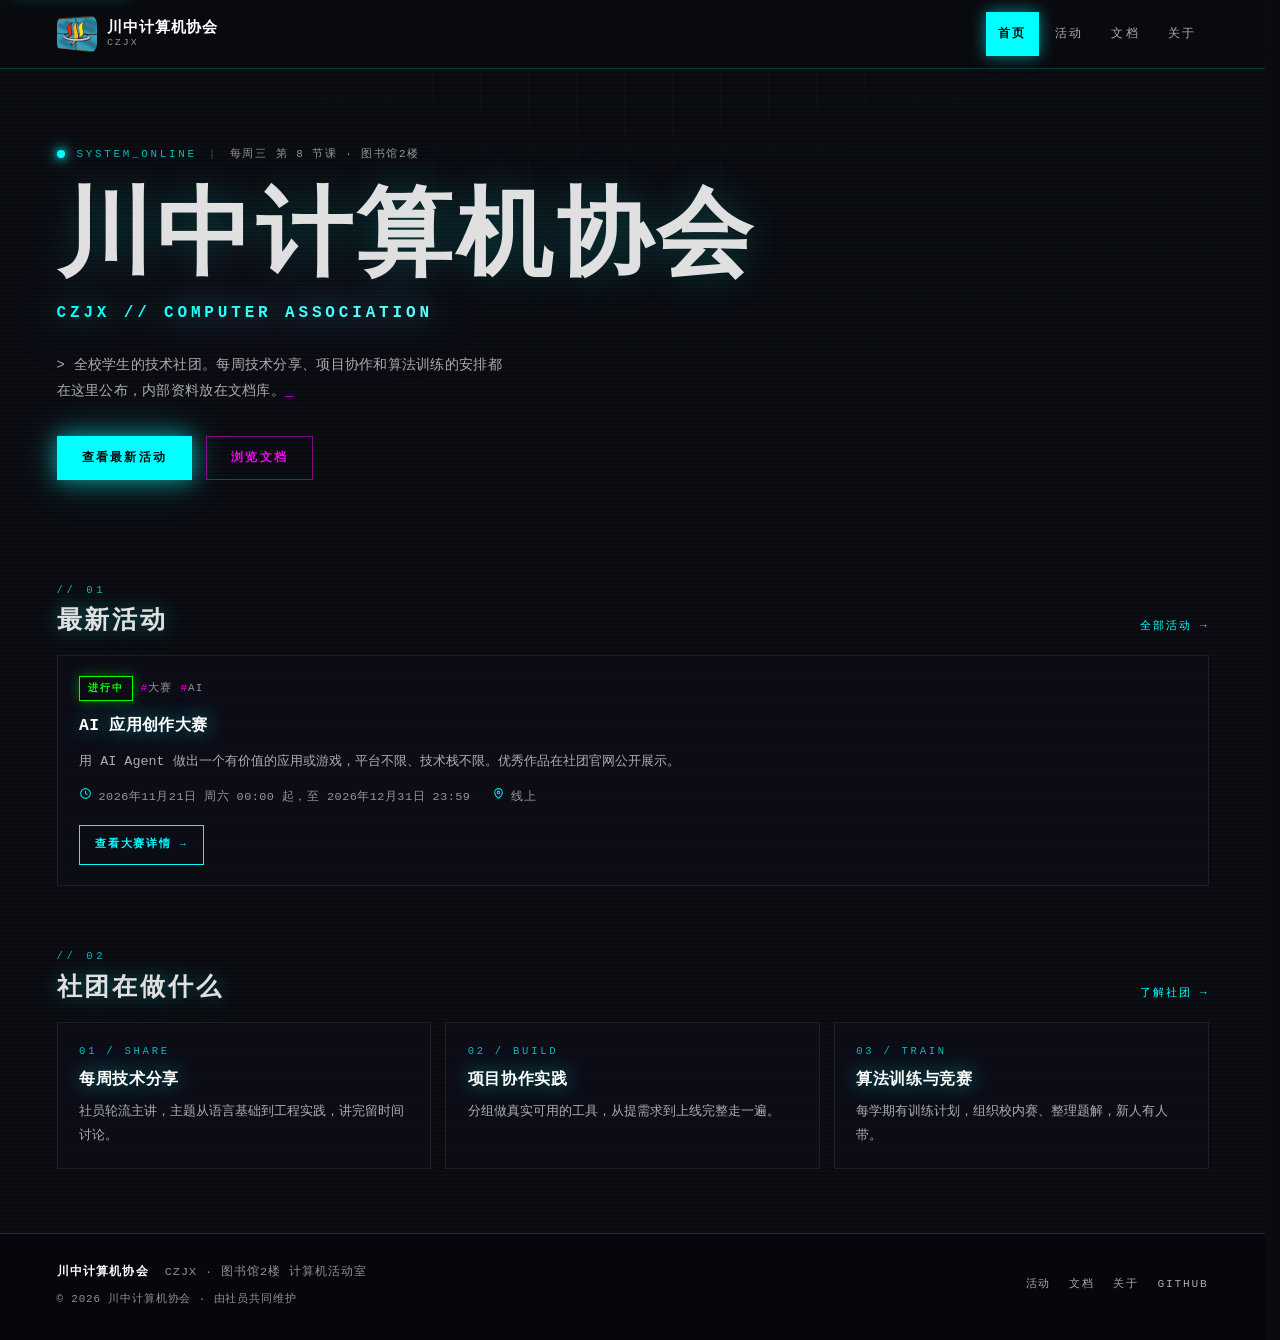
==== commit b4b552bf: "copy: 用 humanizer-zh 规则润色站内文案 主站六个页面与两处空状态文案，按「保留事实 > 遵守范围 > 匹配语气 > 处理表达」的顺序改写：  - 首页主视觉去掉「面向…的爱好者」标" ====
--- a/index.html
+++ b/index.html
@@ -4,20 +4,20 @@
 <meta charset="utf-8">
 <meta name="viewport" content="width=device-width, initial-scale=1">
 <title>川中计协 · 官网</title>
-<meta name="description" content="川中计算机协会官网：查看最新社团活动排期、查阅技术文档与内部资料、了解社团方向与加入方式。">
+<meta name="description" content="川中计算机协会官网：活动排期、技术文档，以及社团在做什么。">
 <meta property="og:type" content="website">
 <meta property="og:site_name" content="川中计协">
 <meta property="og:locale" content="zh_CN">
 <meta property="og:title" content="川中计协 · 官网">
-<meta property="og:description" content="川中计算机协会官网：查看最新社团活动排期、查阅技术文档与内部资料、了解社团方向与加入方式。">
+<meta property="og:description" content="川中计算机协会官网：活动排期、技术文档，以及社团在做什么。">
 <meta property="og:url" content="https://czjx0.pages.dev/">
-<meta property="og:image" content="https://czjx0.pages.dev/assets/img/og-default.png">
-<meta property="og:image:width" content="1200">
-<meta property="og:image:height" content="630">
+<meta property="og:image" content="https://czjx0.pages.dev/assets/img/og-default-square.png">
+<meta property="og:image:width" content="1080">
+<meta property="og:image:height" content="1080">
 <meta property="og:image:alt" content="川中计协 · 官网">
 <meta name="twitter:card" content="summary_large_image">
 <meta name="twitter:title" content="川中计协 · 官网">
-<meta name="twitter:description" content="川中计算机协会官网：查看最新社团活动排期、查阅技术文档与内部资料、了解社团方向与加入方式。">
+<meta name="twitter:description" content="川中计算机协会官网：活动排期、技术文档，以及社团在做什么。">
 <meta name="twitter:image" content="https://czjx0.pages.dev/assets/img/og-default.png">
 <meta name="theme-color" content="#0a0a0f">
 <link rel="icon" href="assets/img/favicon.ico" sizes="any">
@@ -58,7 +58,7 @@
     </p>
     <h1 class="hero__title" id="hero-title">川中计算机协会</h1>
     <p class="hero__sub">CZJX // COMPUTER ASSOCIATION</p>
-    <p class="hero__lede">&gt; 面向全校计算机爱好者的技术社团。每周技术分享、项目协作与算法训练的安排都在这里公布，社团内部资料统一归档在文档库。<span class="cursor" aria-hidden="true">_</span></p>
+    <p class="hero__lede">&gt; 全校学生的技术社团。每周技术分享、项目协作和算法训练的安排都在这里公布，内部资料放在文档库。<span class="cursor" aria-hidden="true">_</span></p>
     <div class="hero__actions">
       <a class="btn btn--primary" href="activities.html">查看最新活动</a>
       <a class="btn btn--ghost" href="docs.html">浏览文档</a>
@@ -91,17 +91,17 @@
       <article class="card pillar">
         <p class="pillar__index">01 / SHARE</p>
         <h3 class="pillar__title">每周技术分享</h3>
-        <p class="pillar__text">由社员轮流主讲，主题从语言基础到工程实践，讲完留出讨论时间。</p>
+        <p class="pillar__text">社员轮流主讲，主题从语言基础到工程实践，讲完留时间讨论。</p>
       </article>
       <article class="card pillar">
         <p class="pillar__index">02 / BUILD</p>
         <h3 class="pillar__title">项目协作实践</h3>
-        <p class="pillar__text">以小组形式做真实可用的工具，从需求、开发到上线完整走一遍。</p>
+        <p class="pillar__text">分组做真实可用的工具，从提需求到上线完整走一遍。</p>
       </article>
       <article class="card pillar">
         <p class="pillar__index">03 / TRAIN</p>
         <h3 class="pillar__title">算法训练与竞赛</h3>
-        <p class="pillar__text">按学期推进训练计划，组织校内赛并整理题解，新人有带练。</p>
+        <p class="pillar__text">每学期有训练计划，组织校内赛、整理题解，新人有人带。</p>
       </article>
     </div>
   </section>
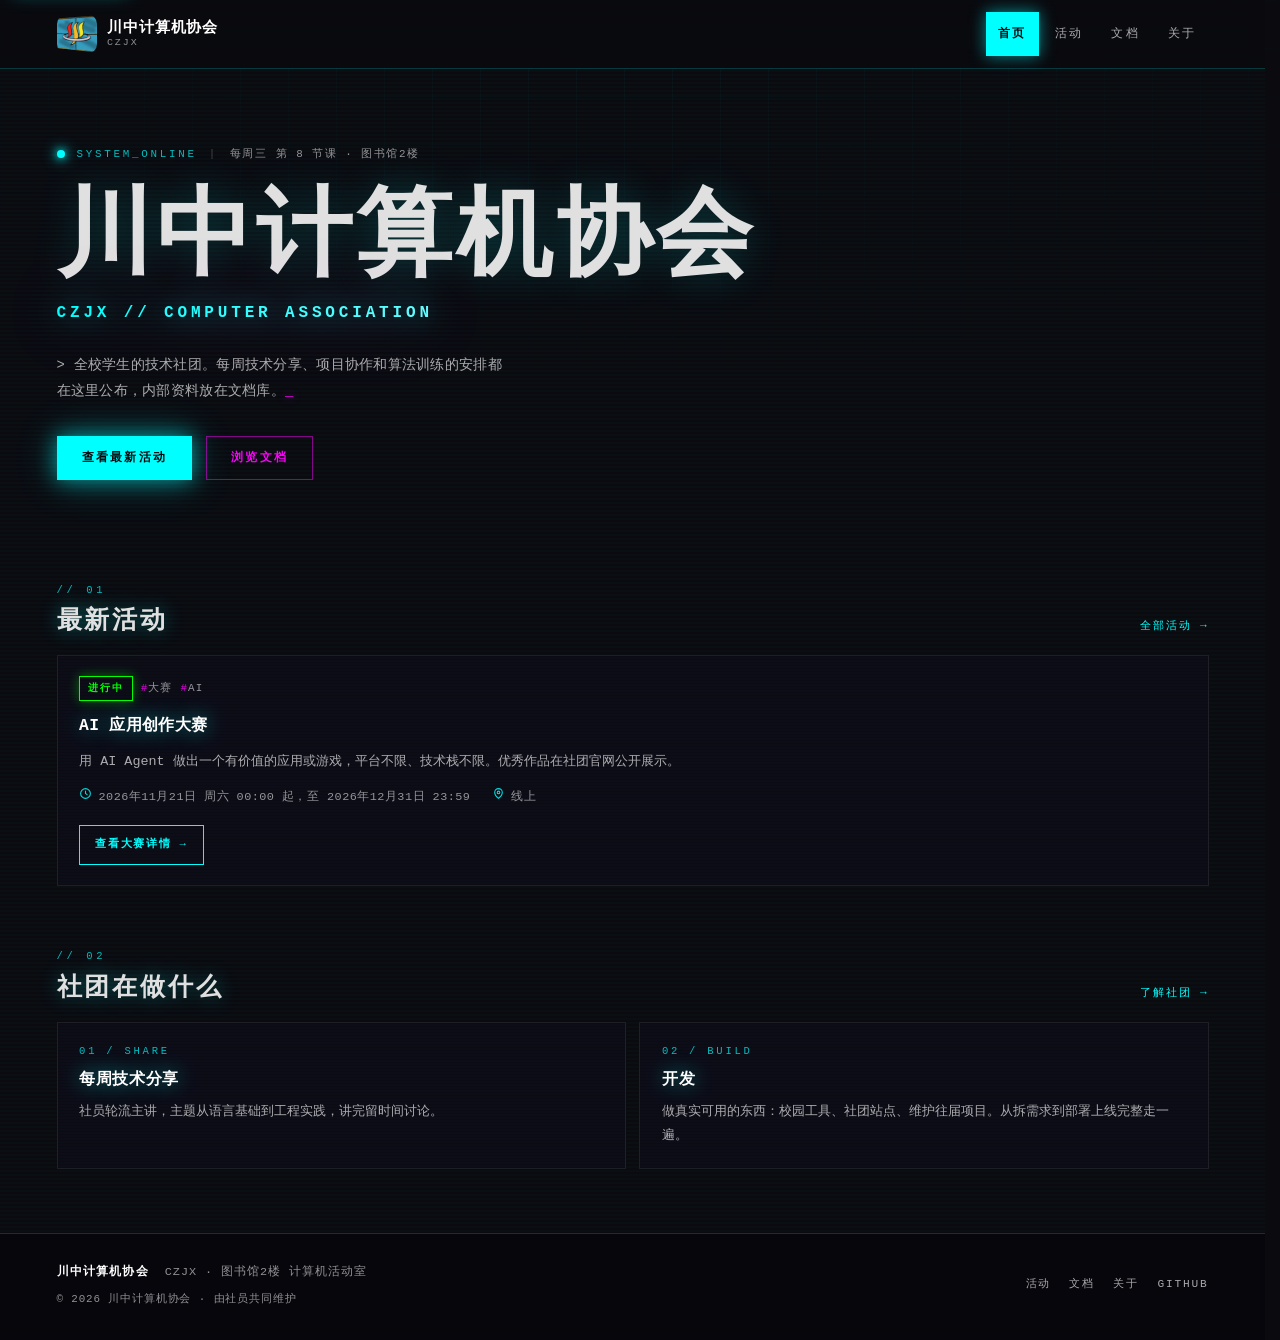
==== commit 0504daaa: "content: 首页与关于页统一为「技术分享 + 开发」 - 首页「社团在做什么」删掉项目协作实践、算法训练与竞赛，第二张改为「开发」，文案与关于页一致 - 卡片由 3 列改 2 列，避免宽屏空出一" ====
--- a/index.html
+++ b/index.html
@@ -95,13 +95,8 @@
       </article>
       <article class="card pillar">
         <p class="pillar__index">02 / BUILD</p>
-        <h3 class="pillar__title">项目协作实践</h3>
-        <p class="pillar__text">分组做真实可用的工具，从提需求到上线完整走一遍。</p>
-      </article>
-      <article class="card pillar">
-        <p class="pillar__index">03 / TRAIN</p>
-        <h3 class="pillar__title">算法训练与竞赛</h3>
-        <p class="pillar__text">每学期有训练计划，组织校内赛、整理题解，新人有人带。</p>
+        <h3 class="pillar__title">开发</h3>
+        <p class="pillar__text">做真实可用的东西：校园工具、社团站点、维护往届项目。从拆需求到部署上线完整走一遍。</p>
       </article>
     </div>
   </section>
--- a/assets/css/style.css
+++ b/assets/css/style.css
@@ -1463,7 +1463,7 @@
 
 @media (min-width: 44.06rem) {
   .pillars {
-    grid-template-columns: repeat(3, minmax(0, 1fr));
+    grid-template-columns: repeat(2, minmax(0, 1fr));
   }
 
   .doc-item {
@@ -1478,6 +1478,11 @@
 
   .about-grid {
     grid-template-columns: minmax(0, 1.25fr) minmax(0, 1fr);
+  }
+
+  /* 三块面板时最后一块横跨整行（关于页「我们在做什么」），否则右侧空一格 */
+  .about-grid--span-last > :last-child {
+    grid-column: 1 / -1;
   }
 
   .footer-inner {
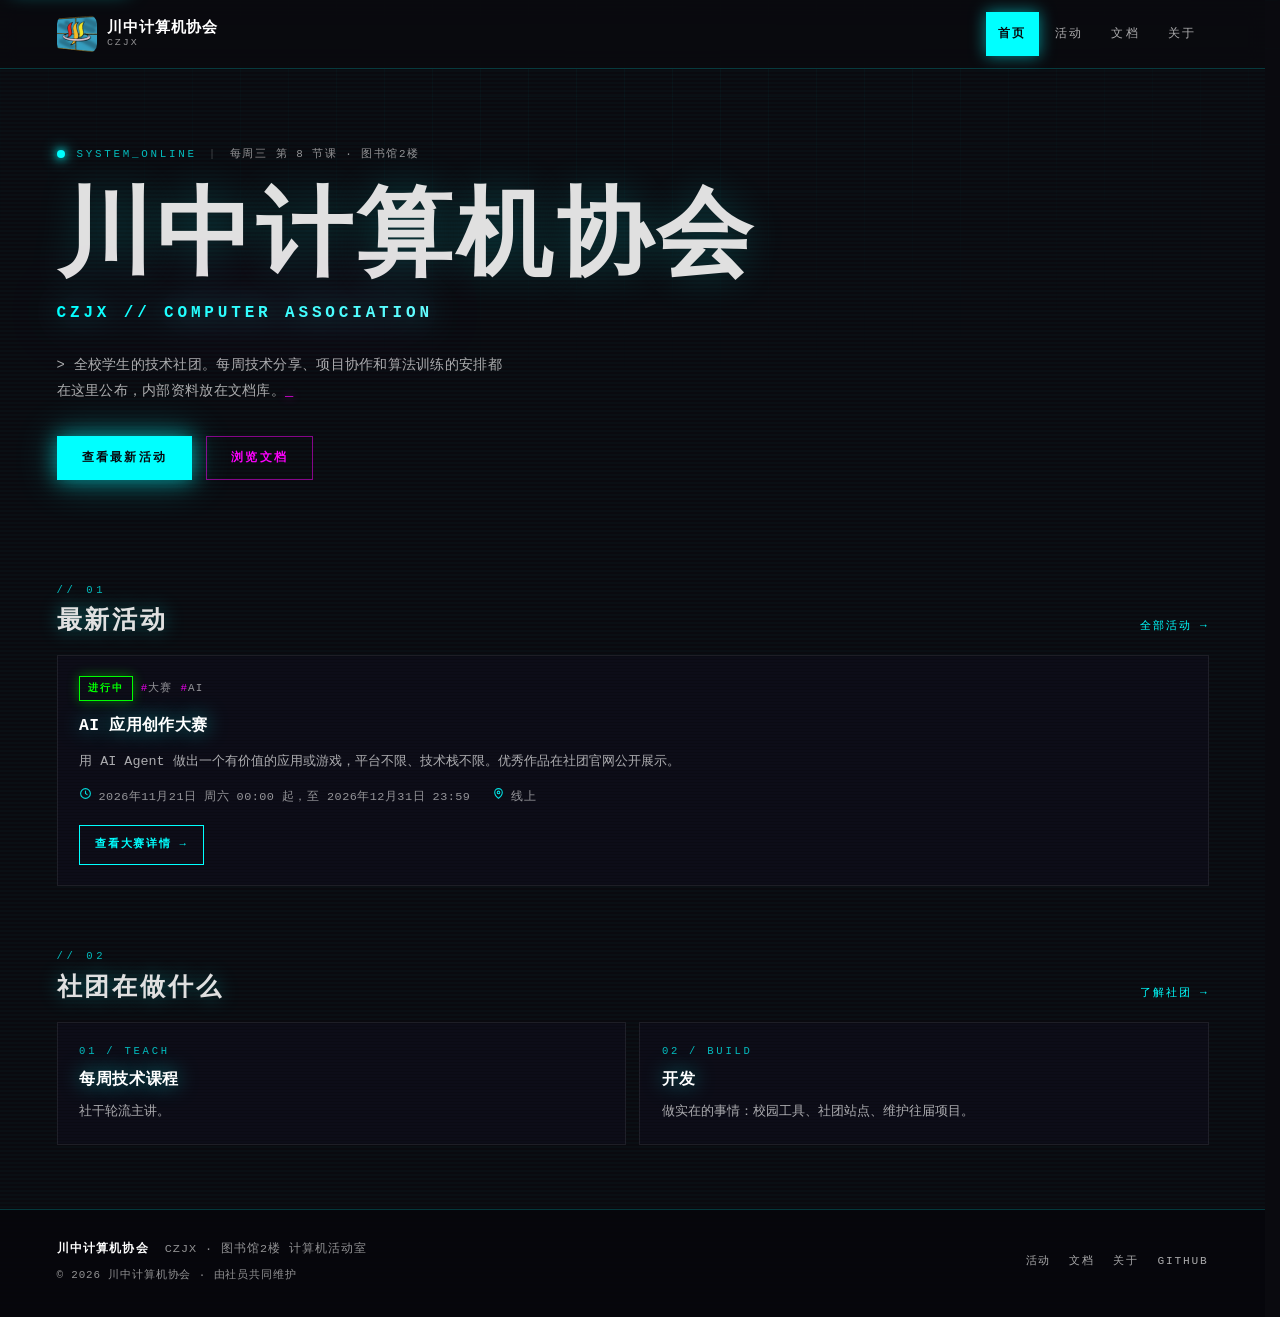
==== commit 61f3bce3: "feat: 新增大赛评分规则页并在评审标准区加入口 - events/ai-contest-rules.html：从「大赛评分规则公示版.html」拷入，自包含单页 - 补站点图标引用；页首加「← 返" ====
--- a/index.html
+++ b/index.html
@@ -1,127 +1,127 @@
 <!DOCTYPE html>
-<html lang="zh-CN" class="no-js">
-<head>
-<meta charset="utf-8">
-<meta name="viewport" content="width=device-width, initial-scale=1">
+<html lang="zh-CN" class="" data-page-node-id="uMNTCZjaBZ0gEENqDUHVQp"><head data-page-node-id="CxCaoMKeCrM7oGEB5v9sJB">
+<meta charset="utf-8" data-page-node-id="Z0r2Hgu0tygSUgKrlzoqYn">
+<meta name="viewport" content="width=device-width, initial-scale=1" data-page-node-id="GWGsn23PoyPT7n8VOmF6ge">
 <title>川中计协 · 官网</title>
-<meta name="description" content="川中计算机协会官网：活动排期、技术文档，以及社团在做什么。">
-<meta property="og:type" content="website">
-<meta property="og:site_name" content="川中计协">
-<meta property="og:locale" content="zh_CN">
-<meta property="og:title" content="川中计协 · 官网">
-<meta property="og:description" content="川中计算机协会官网：活动排期、技术文档，以及社团在做什么。">
-<meta property="og:url" content="https://czjx0.pages.dev/">
-<meta property="og:image" content="https://czjx0.pages.dev/assets/img/og-default-square.png">
-<meta property="og:image:width" content="1080">
-<meta property="og:image:height" content="1080">
-<meta property="og:image:alt" content="川中计协 · 官网">
-<meta name="twitter:card" content="summary_large_image">
-<meta name="twitter:title" content="川中计协 · 官网">
-<meta name="twitter:description" content="川中计算机协会官网：活动排期、技术文档，以及社团在做什么。">
-<meta name="twitter:image" content="https://czjx0.pages.dev/assets/img/og-default.png">
-<meta name="theme-color" content="#0a0a0f">
-<link rel="icon" href="assets/img/favicon.ico" sizes="any">
-<link rel="icon" type="image/png" href="assets/img/logo-96.png">
-<link rel="apple-touch-icon" href="assets/img/apple-touch-icon.png">
-<link rel="stylesheet" href="assets/css/style.css">
+<meta name="description" content="川中计算机协会官网：活动排期、技术文档，以及社团在做什么。" data-page-node-id="zswqVFfYxAlwMqiruQovUr">
+<meta property="og:type" content="website" data-page-node-id="kOjFQK1pbsNzVCp1Gf1Ijj">
+<meta property="og:site_name" content="川中计协" data-page-node-id="CM6Qo4flarzmH6oHZjRjTq">
+<meta property="og:locale" content="zh_CN" data-page-node-id="rONp758JW2qq72AUWbDHMl">
+<meta property="og:title" content="川中计协 · 官网" data-page-node-id="aXmKGGErlqFPTjpUmzD0Ff">
+<meta property="og:description" content="川中计算机协会官网：活动排期、技术文档，以及社团在做什么。" data-page-node-id="5N39lSIrVwVodyv5B3YyPB">
+<meta property="og:url" content="https://czjx0.pages.dev/" data-page-node-id="6wPrnwUSQWv33URRmWmGK6">
+<meta property="og:image" content="https://czjx0.pages.dev/assets/img/og-default-square.png" data-page-node-id="QZ1TzgZoeVDmCXql6iHx7F">
+<meta property="og:image:width" content="1080" data-page-node-id="m12GAnBv42qDKtGnnCTADE">
+<meta property="og:image:height" content="1080" data-page-node-id="UyP7EgqgbN01iT4WFtCxFP">
+<meta property="og:image:alt" content="川中计协 · 官网" data-page-node-id="65FAxlvy4kghMvX36vqyqn">
+<meta name="twitter:card" content="summary_large_image" data-page-node-id="hVIbs3L7LT3tPBbYvOFfmJ">
+<meta name="twitter:title" content="川中计协 · 官网" data-page-node-id="ilwLAv4xnLBVvn3tPeZCpA">
+<meta name="twitter:description" content="川中计算机协会官网：活动排期、技术文档，以及社团在做什么。" data-page-node-id="YIygtPL5lXvSIaRZqWmSaS">
+<meta name="twitter:image" content="https://czjx0.pages.dev/assets/img/og-default.png" data-page-node-id="xlEaW8ChFt3uM4EByR1U6F">
+<meta name="theme-color" content="#0a0a0f" data-page-node-id="y392PXGdxmQsDuFmxoc9VJ">
+<link rel="icon" href="assets/img/favicon.ico" sizes="any" data-page-node-id="D0CMfKRaAQ3TOhFq5Iy4FB">
+<link rel="icon" type="image/png" href="assets/img/logo-96.png" data-page-node-id="kbHFdFnP9DwazrAlakMSPO">
+<link rel="apple-touch-icon" href="assets/img/apple-touch-icon.png" data-page-node-id="DRZTACFErmJvaBv0xoaJIA">
+<link rel="stylesheet" href="assets/css/style.css" data-page-node-id="XWCPofgA3OwDqfC6mIFwHF">
 <script>document.documentElement.classList.remove("no-js");</script>
-</head>
-<body>
-<a class="skip-link" href="#main">跳到主要内容</a>
+<style id="__dm_no_drag_style__">* { -webkit-user-drag: none !important; }</style><style id="__dm_bindable_badge_style__">[data-sp-bindable="database"]{outline:1px dashed #0088ff;outline-offset:2px;border-radius:4px;}[data-sp-bindable="database"] *{pointer-events:none !important;transition:none !important;animation:none !important;}[data-sp-bindable="database"]{transition:none !important;animation:none !important;}</style></head>
+<body data-page-node-id="H4G6PaHumqLnE53z2YG0gI" style="">
+<a class="skip-link" href="#main" data-page-node-id="1DSQE0hqXnkXQY0z1iCM4M">跳到主要内容</a>
 
-<header class="site-header">
-  <div class="container header-inner">
-    <a class="brand" href="index.html">
-      <span class="brand__mark" aria-hidden="true"><img src="assets/img/logo-96.png" alt="" width="36" height="36"></span>
-      <span class="brand__text">
-        <span class="brand__name">川中计算机协会</span>
-        <span class="brand__sub">CZJX</span>
+<header class="site-header" data-page-node-id="yGAfonM83AuwQSoAbEGFP1">
+  <div class="container header-inner" data-page-node-id="BLa0kLnJbe4zDsxDai16EN">
+    <a class="brand" href="index.html" data-page-node-id="hRuqLIUdvZ3w0wgWm6MW85">
+      <span class="brand__mark" aria-hidden="true" data-page-node-id="DilJ4f0OUWJrsHS02E0F5x"><img src="assets/img/logo-96.png" alt="" width="36" height="36" data-page-node-id="ciZcBi14H2jQYR4RxckDPC"></span>
+      <span class="brand__text" data-page-node-id="Ae4RlttcP4Dpc5LSUCEgPK">
+        <span class="brand__name" data-page-node-id="LTa9zn5fPinmcbZ8Af78mA">川中计算机协会</span>
+        <span class="brand__sub" data-page-node-id="39soCcvXkoHfay8j4VQ6EK">CZJX</span>
       </span>
     </a>
-    <nav class="nav" aria-label="主导航">
-      <a href="index.html" aria-current="page">首页</a>
-      <a href="activities.html">活动</a>
-      <a href="docs.html">文档</a>
-      <a href="about.html">关于</a>
+    <nav class="nav" aria-label="主导航" data-page-node-id="8Htk0OqHqKLAp0jFYTk0GC">
+      <a href="index.html" aria-current="page" data-page-node-id="kchvOVlR12eJ3UqyfcMegN">首页</a>
+      <a href="activities.html" data-page-node-id="GKWHVsoABvX2MTP7opyhYh">活动</a>
+      <a href="docs.html" data-page-node-id="CXfVRiSaAjUCADxObKT88B">文档</a>
+      <a href="about.html" data-page-node-id="9ng8II0wXBxnoNTsFEwMuN">关于</a>
     </nav>
   </div>
 </header>
 
-<main id="main" class="container" tabindex="-1">
+<main id="main" class="container" tabindex="-1" data-page-node-id="MndFDeShRGUJA7iPvpaAvH">
 
-  <section class="hero" aria-labelledby="hero-title">
-    <p class="hero__status">
-      <span class="dot" aria-hidden="true"></span>
-      <span>SYSTEM_ONLINE</span>
-      <span class="hero__sep" aria-hidden="true">|</span>
-      <span class="hero__dim">每周三 第 8 节课 · 图书馆2楼</span>
+  <section class="hero" aria-labelledby="hero-title" data-page-node-id="vVgcWXxFCKCZw6GR8JrVEF">
+    <p class="hero__status" data-page-node-id="ooW19vRsLEFe1xltaF0CWs">
+      <span class="dot" aria-hidden="true" data-page-node-id="jKo1jG55dDqqc2Qmx2KigV"></span>
+      <span data-page-node-id="FxRSAi21tOdQkC7U4hLFCF">SYSTEM_ONLINE</span>
+      <span class="hero__sep" aria-hidden="true" data-page-node-id="HRwurleC726ON34BHIkTUn">|</span>
+      <span class="hero__dim" data-page-node-id="805gbi79yeCVYT7RW98be2">每周三 第 8 节课 · 图书馆2楼</span>
     </p>
-    <h1 class="hero__title" id="hero-title">川中计算机协会</h1>
-    <p class="hero__sub">CZJX // COMPUTER ASSOCIATION</p>
-    <p class="hero__lede">&gt; 全校学生的技术社团。每周技术分享、项目协作和算法训练的安排都在这里公布，内部资料放在文档库。<span class="cursor" aria-hidden="true">_</span></p>
-    <div class="hero__actions">
-      <a class="btn btn--primary" href="activities.html">查看最新活动</a>
-      <a class="btn btn--ghost" href="docs.html">浏览文档</a>
+    <h1 class="hero__title" id="hero-title" data-page-node-id="CVJ01oszFW6VoDoaHBkgv6">川中计算机协会</h1>
+    <p class="hero__sub" data-page-node-id="si2SeYl9j34zqCLAlDDOUw">CZJX // COMPUTER ASSOCIATION</p>
+    <p class="hero__lede" data-page-node-id="OoL4n3wzk5KSelksl3NnNL">&gt; 全校学生的技术社团。每周技术分享、项目协作和算法训练的安排都在这里公布，内部资料放在文档库。<span class="cursor" aria-hidden="true" data-page-node-id="BwQmBqLAJtCokGO0VyelWi">_</span></p>
+    <div class="hero__actions" data-page-node-id="DHEf4JN2KuZEQZajEEVqPA">
+      <a class="btn btn--primary" href="activities.html" data-page-node-id="ivtoVdhl6QqFf3OVnPnzFq">查看最新活动</a>
+      <a class="btn btn--ghost" href="docs.html" data-page-node-id="BX2oRi1WP3MHh2bTo5UdMC">浏览文档</a>
     </div>
   </section>
 
-  <section class="section" aria-labelledby="latest-title">
-    <div class="section__head">
-      <h2 class="section__title" id="latest-title">最新活动</h2>
-      <a class="section__link" href="activities.html">全部活动 →</a>
+  <section class="section" aria-labelledby="latest-title" data-page-node-id="qmP55fhDESXXjaEVCqsKMr">
+    <div class="section__head" data-page-node-id="1mxOXH5iB6ImeskM3gjVsx">
+      <h2 class="section__title" id="latest-title" data-page-node-id="IzGFy6zOtnDUdTEE1SG03a">最新活动</h2>
+      <a class="section__link" href="activities.html" data-page-node-id="OTTA4ZezliCdSJGlm7OiX6">全部活动 →</a>
     </div>
-    <div data-activity-feed data-limit="3" data-heading="h3" data-details="false" aria-busy="true">
-      <div class="state state--loading" role="status">
-        <p>正在载入活动排期…</p>
+    <div data-activity-feed="" data-limit="3" data-heading="h3" data-details="false" aria-busy="true" data-page-node-id="wgDvZXQm5kL4NEkzCjIy4O">
+      <div class="state state--loading" role="status" data-page-node-id="fifynHcFSOeNt0G8gqFNXC">
+        <p data-page-node-id="MAv1Tj46fB8LTFOIkC9WPh">正在载入活动排期…</p>
       </div>
-      <noscript>
-        <div class="state state--empty">
-          <p>活动排期需要启用 JavaScript 才能载入。完整排期也可从社团群公告获取。</p>
+      <noscript data-page-node-id="94LZx7XR252qoAHfyCwj7R">
+        <div class="state state--empty" data-page-node-id="GK68UWMk3zaEAjQOG1dQPe">
+          <p data-page-node-id="GGiDf6ykT5MoUGV8CZvC0Y">活动排期需要启用 JavaScript 才能载入。完整排期也可从社团群公告获取。</p>
         </div>
       </noscript>
     </div>
   </section>
 
-  <section class="section" aria-labelledby="pillars-title">
-    <div class="section__head">
-      <h2 class="section__title" id="pillars-title">社团在做什么</h2>
-      <a class="section__link" href="about.html">了解社团 →</a>
+  <section class="section" aria-labelledby="pillars-title" data-page-node-id="ETEkb4UbJaVgQ5O8Pen2Bc">
+    <div class="section__head" data-page-node-id="EJs5JOrh1qdtV663UWzUbS">
+      <h2 class="section__title" id="pillars-title" data-page-node-id="XWI9aUJvDvHED2xP7XBPUg">社团在做什么</h2>
+      <a class="section__link" href="about.html" data-page-node-id="fEaaZ8LpUPEKikb5Vi7L3e">了解社团 →</a>
     </div>
-    <div class="pillars">
-      <article class="card pillar">
-        <p class="pillar__index">01 / SHARE</p>
-        <h3 class="pillar__title">每周技术分享</h3>
-        <p class="pillar__text">社员轮流主讲，主题从语言基础到工程实践，讲完留时间讨论。</p>
+    <div class="pillars" data-page-node-id="RRWGrp8TWdGc7DsAXyMy3H">
+      <article class="card pillar" data-page-node-id="f8JIgI4PGf3TCeBfs3FSOE">
+        <p class="pillar__index" data-page-node-id="ExOJehtCbkNhBWh6GOsBU6" style="">01 / TEACH​​</p>
+        <h3 class="pillar__title" data-page-node-id="458Q3DbQOHn5SS3kkQf60d" style="">每周技术课程​</h3>
+        <p class="pillar__text" data-page-node-id="mo9xoWcdnhlzH0jQnTt4C2" style="">社干轮流主讲。​​</p>
       </article>
-      <article class="card pillar">
-        <p class="pillar__index">02 / BUILD</p>
-        <h3 class="pillar__title">开发</h3>
-        <p class="pillar__text">做真实可用的东西：校园工具、社团站点、维护往届项目。从拆需求到部署上线完整走一遍。</p>
+      <article class="card pillar" data-page-node-id="1ngYciSZwom18PrIxiuD5U">
+        <p class="pillar__index" data-page-node-id="ykwCB1IjxjMYsAC2lVfeZv">02 / BUILD</p>
+        <h3 class="pillar__title" data-page-node-id="NCyCjAfjLiq70CHG8ic3Iz">开发</h3>
+        <p class="pillar__text" data-page-node-id="C7LkumJhBjlxioBghp7eJQ" style="">做实在的事情：校园工具、社团站点、维护往届项目。​​​</p>
       </article>
     </div>
   </section>
 
 </main>
 
-<footer class="site-footer">
-  <div class="container footer-inner">
-    <div>
-      <div class="footer-brand">
-        <strong>川中计算机协会</strong>
-        <span>CZJX · 图书馆2楼 计算机活动室</span>
+<footer class="site-footer" data-page-node-id="xKzA8b00XZEPSXGMjA42Iv">
+  <div class="container footer-inner" data-page-node-id="LyzE9l6Eaa7lDXyUWJzOgF">
+    <div data-page-node-id="A19LyRWPwQ6UFdkgb7t0aJ">
+      <div class="footer-brand" data-page-node-id="wZ5ErGDDNGyFLEuVyIAP3n">
+        <strong data-page-node-id="2JhywJFKz6YaV8Sre2mLFc">川中计算机协会</strong>
+        <span data-page-node-id="jeAh3DIqBFeWSDhQW9jdhQ">CZJX · 图书馆2楼 计算机活动室</span>
       </div>
-      <p class="footer-note">© 2026 川中计算机协会 · 由社员共同维护</p>
+      <p class="footer-note" data-page-node-id="USyqchgB6TPs52LVf1yRrl">© 2026 川中计算机协会 · 由社员共同维护</p>
     </div>
-    <ul class="footer-links">
-      <li><a href="activities.html">活动</a></li>
-      <li><a href="docs.html">文档</a></li>
-      <li><a href="about.html">关于</a></li>
-      <li><a href="https://github.com/chuanzhong-jixie/CZJX-Website" target="_blank" rel="noopener noreferrer">GitHub</a></li>
+    <ul class="footer-links" data-page-node-id="7GUEkOVi2rnGfTUTD38W9T">
+      <li data-page-node-id="EgHji5b5GLYeRllgikYLLA"><a href="activities.html" data-page-node-id="2GFzWBsiKySGzgKs3gOLWW">活动</a></li>
+      <li data-page-node-id="aw9hmqLp0tnpCaqGuyuIbv"><a href="docs.html" data-page-node-id="ZEkLD0JIxqFMjFN9DZeKGN">文档</a></li>
+      <li data-page-node-id="qX7uhe2bfVBVaNl6ZmoRIF"><a href="about.html" data-page-node-id="1ssGZtI9BLsVVAB2bkdfoT">关于</a></li>
+      <li data-page-node-id="beY1ZULS1U4IFJoH5yK7UU"><a href="https://github.com/chuanzhong-jixie/CZJX-Website" target="_blank" rel="noopener noreferrer" data-page-node-id="Jo8xEVELLZtGosq5zrHXdS">GitHub</a></li>
     </ul>
   </div>
 </footer>
 
-<script src="assets/js/app.js" defer></script>
-<script src="assets/js/activities.js" defer></script>
-</body>
-</html>
+<script src="assets/js/app.js" defer=""></script>
+<script src="assets/js/activities.js" defer=""></script>
+
+
+</body></html>
